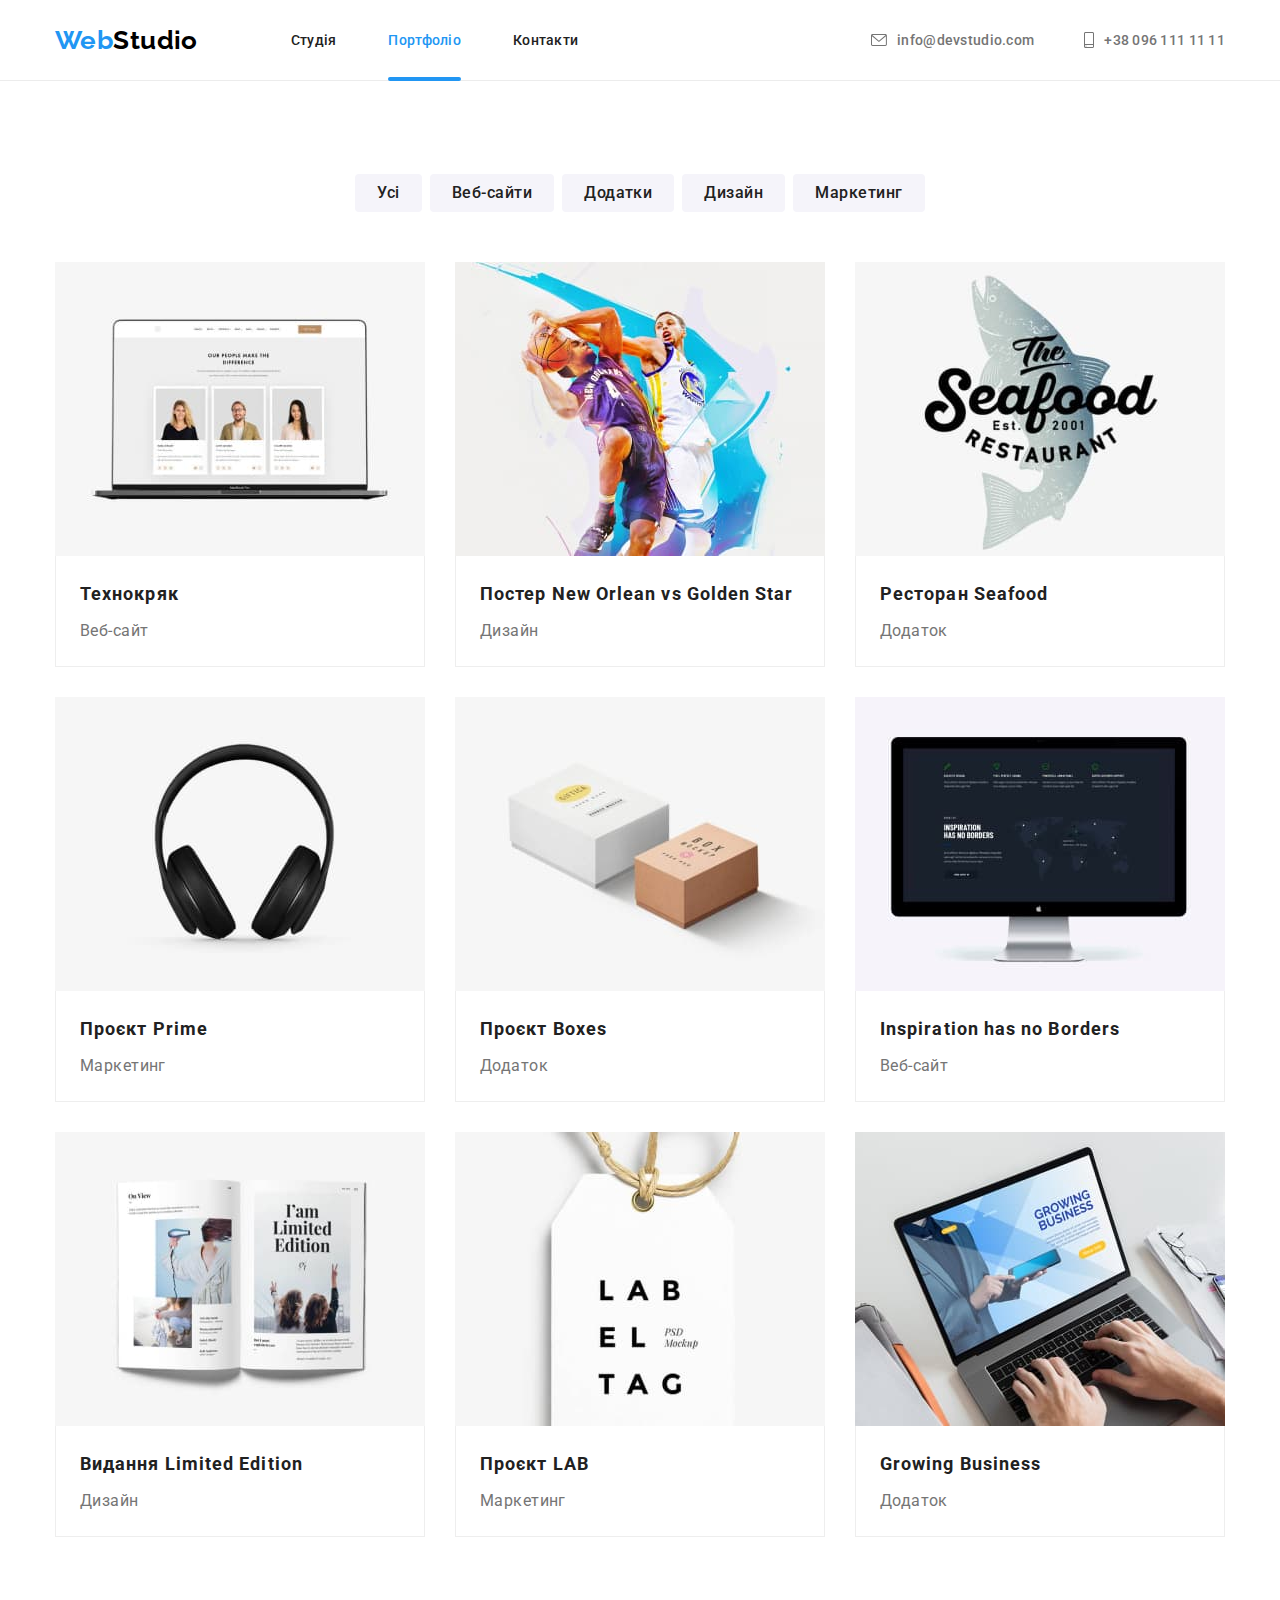
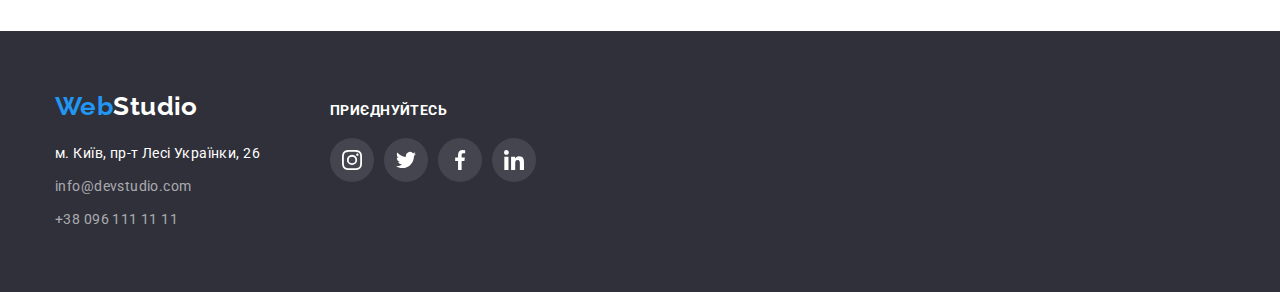
==== portfolio.html @ 6678be72 "Initial commit" ====
<!DOCTYPE html>
<html lang="uk">
<head>
    <meta charset="UTF-8">
    <meta http-equiv="X-UA-Compatible" content="IE=edge">
    <meta name="viewport" content="width=device-width, initial-scale=1.0">
    <title>Портфоліо</title>
    <link rel="preconnect" href="https://fonts.googleapis.com">
    <link rel="preconnect" href="https://fonts.gstatic.com" crossorigin>
    <link href="https://fonts.googleapis.com/css2?family=Raleway:wght@700&family=Roboto:wght@400;500;700;900&display=swap" rel="stylesheet">
    <link rel="stylesheet" href="https://cdnjs.cloudflare.com/ajax/libs/modern-normalize/1.1.0/modern-normalize.css">
    <link rel="stylesheet" href="./css/styles.css">
</head>
<body>
    <header class="header">
        <div class="header-navigation container">
            <a lang="en" class="site-logo" href="./"><span class="site-logo-design">Web</span>Studio</a>
            <nav class="header-nav">
                <ul class="header-navigation-links list">
                    <li class="list-item"><a class="header-navigation-link" href="./">Студія</a></li>
                    <li class="list-item"><a class="header-navigation-link current" href="./portfolio.html">Портфоліо</a></li>
                    <li class="list-item"><a class="header-navigation-link" href="#">Контакти</a></li>
                </ul>
            </nav>
            <ul class="header-navigation-contacts list">
                <li class="list-item">
                    <a class="header-navigation-email" href="mailto:info@devstudio.com">
                        <svg class="header-navigation-email-icon">
                            <use href="./images/icons.svg#icon-envelope"></use>
                        </svg>
                        info@devstudio.com
                    </a>
                </li>
                <li class="list-item">
                    <a class="header-navigation-phone" href="tel:+380961111111">
                        <svg class="header-navigation-phone-icon">
                            <use href="./images/icons.svg#icon-smartphone"></use>
                        </svg>
                        +38 096 111 11 11
                    </a>
                </li>
            </ul>
        </div>
    </header>
    <main>
        <section class="projects section">
            <div class="container">
                <!-- hide this h1 -->
                <h1 class="projects-title">Наші проекти</h1>
                <ul class="projects-filter-buttons-list list">
                    <li class="projects-filter-item"><button class="projects-filter-button" type="button">Усі</button></li>
                    <li class="projects-filter-item"><button class="projects-filter-button" type="button">Веб-сайти</button></li>
                    <li class="projects-filter-item"><button class="projects-filter-button" type="button">Додатки</button></li>
                    <li class="projects-filter-item"><button class="projects-filter-button" type="button">Дизайн</button></li>
                    <li class="projects-filter-item"><button class="projects-filter-button" type="button">Маркетинг</button></li>
                </ul>
                <ul class="projects-list list">
                    <li class="projects-item">
                        <a class="project-link" href="#">
                            <div class="project-description-container">
                                <img src="./images/technocrack.jpg" alt="Технокряк" width="370" height="295">
                                <div class="project-description">
                                    <p>
                                        Ресурс пропонує комплексні пропозиції з різним рівнем функціоналу та сервісів. Все це дозволить відвідувачу отримати вичерпні відомості про компанію чи приватну особу.
                                    </p>
                                </div>
                            </div>
                            <div class="project-content">
                                <h2 class="project-title">Технокряк</h2>
                                <p class="project-type">Веб-сайт</p>
                            </div>
                        </a>
                    </li>
                    <li class="projects-item">
                        <a class="project-link" href="#">
                            <div class="project-description-container">
                                <img src="./images/poster_new-orlean.jpg" alt="Постер New Orlean vs Golden Star" width="370" height="295">
                                <div class="project-description">
                                    <p>
                                        Ресурс пропонує комплексні пропозиції з різним рівнем функціоналу та сервісів. Все це дозволить відвідувачу
                                        отримати
                                        вичерпні відомості про компанію чи приватну особу.
                                    </p>
                                </div>
                            </div>
                            <div class="project-content">
                                <h2 class="project-title">Постер New Orlean vs Golden Star</h2>
                                <p class="project-type">Дизайн</p>
                            </div>
                        </a>
                    </li>
                    <li class="projects-item">
                        <a class="project-link" href="">
                            <div class="project-description-container">
                                <img src="./images/restaurant_seafood.jpg" alt="Ресторан Seafood" width="370" height="295">
                                <div class="project-description">
                                    <p>
                                        Ресурс пропонує комплексні пропозиції з різним рівнем функціоналу та сервісів. Все це дозволить відвідувачу
                                        отримати
                                        вичерпні відомості про компанію чи приватну особу.
                                    </p>
                                </div>
                            </div>
                            <div class="project-content">
                                <h2 class="project-title">Ресторан Seafood</h2>
                                <p class="project-type">Додаток</p>
                            </div>
                        </a>
                    </li>
                    <li class="projects-item">
                        <a class="project-link" href="#">
                            <div class="project-description-container">
                                <img src="./images/project_prime.jpg" alt="Проєкт Prime" width="370" height="295">
                                <div class="project-description">
                                    <p>
                                        Ресурс пропонує комплексні пропозиції з різним рівнем функціоналу та сервісів. Все це дозволить відвідувачу
                                        отримати
                                        вичерпні відомості про компанію чи приватну особу.
                                    </p>
                                </div>
                            </div>
                            <div class="project-content">
                                <h2 class="project-title">Проєкт Prime</h2>
                                <p class="project-type">Маркетинг</p>
                            </div>
                        </a>
                    </li>
                    <li class="projects-item">
                        <a class="project-link" href="#">
                            <div class="project-description-container">
                                <img src="./images/project_boxes.jpg" alt="Проєкт Boxes" width="370" height="295">
                                <div class="project-description">
                                    <p>
                                        Ресурс пропонує комплексні пропозиції з різним рівнем функціоналу та сервісів. Все це дозволить відвідувачу
                                        отримати
                                        вичерпні відомості про компанію чи приватну особу.
                                    </p>
                                </div>
                            </div>
                            <div class="project-content">
                                <h2 class="project-title">Проєкт Boxes</h2>
                                <p class="project-type">Додаток</p>
                            </div>
                        </a>
                    </li>
                    <li class="projects-item">
                        <a class="project-link" href="#">
                            <div class="project-description-container">
                                <img src="./images/inspiration_has_no_borders.jpg" alt="Inspiration has no Borders" width="370" height="295">
                                <div class="project-description">
                                    <p>
                                        Ресурс пропонує комплексні пропозиції з різним рівнем функціоналу та сервісів. Все це дозволить відвідувачу
                                        отримати
                                        вичерпні відомості про компанію чи приватну особу.
                                    </p>
                                </div>
                            </div>
                            <div class="project-content">
                                <h2 class="project-title">Inspiration has no Borders</h2>
                                <p class="project-type">Веб-сайт</p>
                            </div>
                        </a>
                    </li>
                    <li class="projects-item">
                        <a class="project-link" href="#">
                            <div class="project-description-container">
                                <img src="./images/book_limited-edition.jpg" alt="Видання Limited Edition" width="370" height="295">
                                <div class="project-description">
                                    <p>
                                        Ресурс пропонує комплексні пропозиції з різним рівнем функціоналу та сервісів. Все це дозволить відвідувачу
                                        отримати
                                        вичерпні відомості про компанію чи приватну особу.
                                    </p>
                                </div>
                            </div>
                           <div class="project-content">
                                <h2 class="project-title">Видання Limited Edition</h2>
                                <p class="project-type">Дизайн</p>
                           </div>
                        </a>
                    </li>
                    <li class="projects-item">
                        <a class="project-link" href="#">
                            <div class="project-description-container">
                                <img src="./images/project_lab.jpg" alt="Проєкт LAB" width="370" height="295">
                                <div class="project-description">
                                    <p>
                                        Ресурс пропонує комплексні пропозиції з різним рівнем функціоналу та сервісів. Все це дозволить відвідувачу
                                        отримати
                                        вичерпні відомості про компанію чи приватну особу.
                                    </p>
                                </div>
                            </div>
                            <div class="project-content">
                                <h2 class="project-title">Проєкт LAB</h2>
                                <p class="project-type">Маркетинг</p>
                            </div>
                        </a>
                    </li>
                    <li class="projects-item">
                        <a class="project-link" href="#">
                            <div class="project-description-container">
                                <img src="./images/growing-business.jpg" alt="Growing Business" width="370" height="295">
                                <div class="project-description">
                                    <p>
                                        Ресурс пропонує комплексні пропозиції з різним рівнем функціоналу та сервісів. Все це дозволить відвідувачу
                                        отримати
                                        вичерпні відомості про компанію чи приватну особу.
                                    </p>
                                </div>
                            </div>
                            <div class="project-content">
                                <h2 class="project-title">Growing Business</h2>
                                <p class="project-type">Додаток</p>
                            </div>
                        </a>
                    </li>
                </ul>
            </div>
        </section>
    </main>
    <footer class="footer">
        <div class="footer-container container">
            <div class="footer-logo-contacts">
                <a lang="en" class="site-logo footer-logo" href="./"><span class="site-logo-design">Web</span>Studio</a>
                <div class="address-container">
                    <address>
                        <ul class="footer-contacts-list list">
                            <li class="footer-physical-address">м. Київ, пр-т Лесі Українки, 26</li>
                            <li><a class="footer-contact" href="mailto:info@devstudio.com">info@devstudio.com</a></li>
                            <li><a class="footer-contact" href="tel:+380961111111">+38 096 111 11 11</a></li>
                        </ul>
                    </address>
                </div>
            </div>
            <div class="footer-social-container">
                <p class="footer-social-title">Приєднуйтесь</p>
                <ul class="footer-social-list list">
                    <li class="footer-social-item">
                        <a class="footer-social-link" href="https://instagram.com/" target="_blank"
                            rel="noopener noreferrer">
                            <svg class="footer-social-link-icon">
                                <use href="./images/icons.svg#icon-instagram"></use>
                            </svg>
                        </a>
                    </li>
                    <li class="footer-social-item">
                        <a class="footer-social-link" href="https://twitter.com/" target="_blank" rel="noopener noreferrer">
                            <svg class="footer-social-link-icon">
                                <use href="./images/icons.svg#icon-twitter"></use>
                            </svg>
                        </a>
                    </li>
                    <li class="footer-social-item">
                        <a class="footer-social-link" href="https://facebook.com/" target="_blank"
                            rel="noopener noreferrer">
                            <svg class="footer-social-link-icon">
                                <use href="./images/icons.svg#icon-facebook"></use>
                            </svg>
                        </a>
                    </li>
                    <li class="footer-social-item">
                        <a class="footer-social-link" href="https://linkedin.com/" target="_blank"
                            rel="noopener noreferrer">
                            <svg class="footer-social-link-icon">
                                <use href="./images/icons.svg#icon-linkedin"></use>
                            </svg>
                        </a>
                    </li>
                </ul>
            </div>
        </div>
    </footer>
</body>
</html>
---- css/styles.css ----
:root {
    --body-text-color: #212121;
    --header-navigation-link-hover-color: #2196f3;
    --site-logo-color: #000000;
    --header-contacts-color: #757575;
    --header-navigation-link-color: #212121;
    --header-current-color: #2196f3;
    --header-border-color: #ececec;
    --hero-button-background-color: #2196f3;
    --hero-button-background-active-color: #188ce8;
    --skill-icon-backgruond: #f5f4fa;
    --skill-text-color: #757575;
    --company-team-background-color: #f5f4fa;
    --company-works-title-color: #212121;
    --company-worker-name-color: #212121;
    --company-worker-position-color: #757575;
    --social-icons-fill: #afb1b8;
    --projects-filter-button-background: #f5f4fa;
    --projects-filter-button-hover-background-color: #2196f3;
    --projects-filter-button-text-color: #212121;
    --projects-link-color: #212121;
    --project-title-color: #212121;
    --projects-type-color: #757575;
    --projects-item-border-color: #eeeeee;
    --project-description-background: rgba(33, 150, 243, 0.9);
    --hero-footer-background-color: #2f303a;
    --footer-contacts-color: rgba(255, 255, 255, 0.6);
    --footer-contacts-hove-focus-color: #2196f3;
    --footer-social-link-bg-color: rgba(255, 255, 255, 0.1);
    --global-white-color: #ffffff;
    --social-clients-links-hover-color: #2196f3;
    --modal-window-backdrop-color: rgba(0, 0, 0, 0.2);
    --global-transition-duration: 250ms;
    --glolnal-transition-timing-function: cubic-bezier(0.4, 0, 0.2, 1);
}

html {
    box-sizing: border-box;
}

body {
    /* paddint-top for fixed header */
    padding-top: 80px;
    font-family: "Roboto", sans-serif;
    font-size: 14px;
    letter-spacing: 0.03em;
    color: var(--body-text-color);
}

h1,
h2,
h3,
p {
    margin-top: 0;
    margin-bottom: 0;
}

img {
    display: block;
    max-width: 100%;
    height: auto;
}

.container {
    margin-left: auto;
    margin-right: auto;
    padding-left: 15px;
    padding-right: 15px;
    width: 1200px;
}

.section {
    padding-top: 94px;
    padding-bottom: 94px;
}

.list {
    padding: 0;
    margin: 0;
    list-style: none;
}

/* ################## Start header #################### */

.header {
    position: fixed;
    top: 0;
    left: 0;
    width: 100%;
    background-color: var(--global-white-color);
    border-bottom: 1px solid var(--header-border-color);
    z-index: 2;
}

.header-navigation {
    display: flex;
    align-items: center;
}

.site-logo {
    font-family: "Raleway", sans-serif;
    font-style: normal;
    font-size: 26px;
    font-weight: 700;
    line-height: 1.1923;
    text-decoration: none;
    color: var(--site-logo-color);
}

.site-logo-design {
    color: var(--header-navigation-link-hover-color);
}

.header-nav {
    margin-left: 93px;
}

.header-navigation-links {
    display: flex;
}

.header-navigation-links .header-navigation-link,
.header-navigation-contacts .header-navigation-email,
.header-navigation-contacts .header-navigation-phone {
    padding-top: 32px;
    padding-bottom: 32px;
}

.header-navigation-links .list-item + .list-item {
    margin-left: 52px;
}

.header-navigation-contacts .list-item + .list-item {
    margin-left: 50px;
}

.header-navigation-contacts {
    display: flex;
    margin-left: auto;
}

.header-navigation-link {
    position: relative;
    display: block;
    font-style: normal;
    font-weight: 500;
    line-height: 1.1428;
    letter-spacing: 0.02em;
    text-decoration: none;
    color: var(--header-navigation-link-color);
    /* css перехід */
    transition-property: color;
    transition-duration: var(--global-transition-duration);
    transition-timing-function: var(--glolnal-transition-timing-function);
}

.header-navigation-email-icon {
    width: 16px;
    height: 12px;
    margin-right: 10px;
    fill: currentColor;
}

.header-navigation-phone-icon {
    width: 10px;
    height: 16px;
    margin-right: 10px;
    fill: currentColor;
}

.header-navigation-email,
.header-navigation-phone {
    display: flex;
    align-items: center;
    font-weight: 500;
    line-height: 1.1428;
    letter-spacing: 0.02em;
    text-decoration: none;
    color: var(--header-contacts-color);
    /* css перехід */
    transition-property: color;
    transition-duration: var(--global-transition-duration);
    transition-timing-function: var(--glolnal-transition-timing-function);
}

.header-navigation-link:hover,
.header-navigation-email:hover,
.header-navigation-phone:hover,
.header-navigation-link:focus,
.header-navigation-email:focus,
.header-navigation-phone:focus {
    color: var(--header-navigation-link-hover-color);
}

.current::after,
.header-navigation-link::after {
    content: "";
    position: absolute;
    left: 0;
    bottom: -1px;
    display: block;
    min-width: 100%;
    height: 4px;
    background-color: var(--header-navigation-link-hover-color);
    opacity: 0;
    border-radius: 2px;
    /* css перехід */
    transition-property: opacity;
    transition-duration: var(--global-transition-duration);
    transition-timing-function: var(--glolnal-transition-timing-function);
}

.header-navigation-link:hover::after,
.header-navigation-link:focus::after {
    opacity: 1;
}

.current,
.current::after {
    opacity: 1;
    color: var(--header-current-color);
}
/* це не підійде тому що бордер не анімується */
/* .current::after {
    content: "";
    position: absolute;
    bottom: -1px;
    left: 0;
    min-width: 100%;
    border-bottom: 4px solid var(--header-navigation-link-hover-color);
    border-radius: 2px;
} */

/* ################## End header #################### */

.hero {
    max-width: 1600px;
    min-height: 600px;
    margin-left: auto;
    margin-right: auto;
    padding-top: 200px;
    padding-bottom: 200px;
    text-align: center;
    background-image: linear-gradient(
            to right,
            rgba(47, 48, 58, 0.4),
            rgba(47, 48, 58, 0.4)
        ),
        url(../images/hero_image.jpg);
    background-repeat: no-repeat;
    background-position: center;
    background-size: cover;
    background-color: var(--body-text-color);
}

.hero-title {
    display: block;
    width: 696px;
    margin-left: auto;
    margin-right: auto;
    margin-bottom: 30px;
    font-weight: 900;
    font-size: 44px;
    line-height: 1.3636;
    text-align: center;
    letter-spacing: 0.06em;
    text-transform: uppercase;
    color: var(--global-white-color);
}

.hero-button {
    background: var(--hero-button-background-color);
    padding: 10px 32px;
    font-family: "Roboto", sans-serif;
    font-style: normal;
    font-size: 16px;
    font-weight: 700;
    line-height: 1.875;
    align-items: center;
    text-align: center;
    letter-spacing: 0.06em;
    cursor: pointer;
    color: var(--global-white-color);
    border: none;
    border-radius: 4px;
    /* css перехід */
    transition-property: background;
    transition-duration: var(--global-transition-duration);
    transition-timing-function: var(--glolnal-transition-timing-function);
}

.hero-button:active {
    background: var(--hero-button-background-active-color);
}

/* ##################### Start Modal window #################### */

.modal-window-backdrop {
    position: fixed;
    /* Ставимо його в початок вюпорта */
    top: 0;
    left: 0;
    /* і розтягуємо на вюпорт */
    width: 100%;
    height: 100%;
    background-color: var(--modal-window-backdrop-color);
    /* css перехід */
    transition-property: opacity;
    transition-duration: var(--global-transition-duration);
    transition-timing-function: var(--glolnal-transition-timing-function);
    z-index: 3;
}

.modal-window-backdrop.is-hidden {
    /* Прозорість */
    opacity: 0;
    /* при кліку на елемент на нього не впливу немає і клік буде прийматися наступним елементом*/
    pointer-events: none;
}

.modal-window-backdrop.is-hidden .modal-window {
    transform: translate(-50%, -50%) scale(1.1);
}

.modal-window {
    /* центрування відносно початку вікна верхній лівий кут */
    position: absolute;
    top: 50%;
    left: 50%;
    padding: 8px;
    transform: translate(-50%, -50%) scale(1);
    min-width: 528px;
    min-height: 581px;
    border-radius: 4px;
    background-color: var(--global-white-color);
    transition-property: transform;
    transition-duration: var(--global-transition-duration);
    transition-timing-function: var(--glolnal-transition-timing-function);
}

.modal-close-icon {
    width: 18px;
    height: 18px;
    fill: currentColor;
}

.modal-close-button {
    width: 30px;
    height: 30px;
    display: flex;
    align-items: center;
    margin-left: auto;
    background-color: var(--global-white-color);
    cursor: pointer;
    border: 1px solid rgba(0, 0, 0, 0.1);
    border-radius: 50%;
}

/* ##################### End Modal window #################### */

.company-skills-list {
    display: flex;
}

.company-skills-list .skill + .skill {
    margin-left: 30px;
}

.skill {
    flex-basis: calc(100% / 4);
}

.skill-icon {
    width: 70px;
    height: 70px;
}

.skill-icon-container {
    display: flex;
    align-items: center;
    justify-content: center;
    height: 120px;
    background: var(--skill-icon-backgruond);
    border-radius: 4px;
    margin-bottom: 30px;
}

.skill-title {
    margin-bottom: 10px;
    font-style: normal;
    font-size: 14px;
    line-height: 1.1428;
    text-transform: uppercase;
}

.skill-text {
    font-style: normal;
    font-weight: 400;
    line-height: 1.7142;
    color: var(--skill-text-color);
}

.company-works-section {
    padding-top: 0;
}

.company-works-list {
    display: flex;
}

.company-works-list .work + .work {
    margin-left: 30px;
}

.work-thumb {
    position: relative;
}

.work-description-container {
    min-width: 100%;
    min-height: 70px;
    position: absolute;
    bottom: 0;
    display: flex;
    align-items: center;
    justify-content: center;
    background: rgba(47, 48, 58, 0.8);
}

.work-title {
    font-size: 14px;
    line-height: calc(16 / 14);
    text-align: center;
    text-transform: uppercase;
    color: var(--global-white-color);
}

.company-works-title,
.company-team-title,
.company-clients-title {
    margin-bottom: 50px;
    font-style: normal;
    font-size: 36px;
    line-height: 1.1666;
    text-align: center;
    color: var(--company-works-title-color);
}

.company-team {
    background-color: var(--company-team-background-color);
}

.company-worker-list {
    display: flex;
}

.company-worker-list .team-card + .team-card {
    margin-left: 30px;
}

.team-card {
    background-color: var(--global-white-color);
    box-shadow: 0px 1px 3px rgba(0, 0, 0, 0.12), 0px 1px 1px rgba(0, 0, 0, 0.14),
        0px 2px 1px rgba(0, 0, 0, 0.2);
    border-bottom-left-radius: 4px;
    border-bottom-right-radius: 4px;
}

.worker-description {
    padding-top: 30px;
    padding-bottom: 30px;
}

.company-worker-name {
    margin-bottom: 10px;
    font-style: normal;
    font-size: 16px;
    font-weight: 500;
    line-height: 1.1875;
    text-align: center;
    color: var(--company-worker-name-color);
}

.company-worker-position {
    margin-bottom: 16px;
    font-size: 16px;
    line-height: 19px;
    text-align: center;
    color: var(--company-worker-position-color);
}

.social-links-list {
    display: flex;
    justify-content: center;
}

.social-links-list .social-item + .social-item {
    margin-left: 10px;
}

.social-link {
    width: 44px;
    height: 44px;
    display: flex;
    align-items: center;
    justify-content: center;
    color: var(--social-icons-fill);
    background-color: var(--global-white-color);
    border-radius: 50%;
    /* css перехід */
    transition-property: color, background-color;
    transition-duration: var(--global-transition-duration);
    transition-timing-function: var(--glolnal-transition-timing-function);
}

.social-link-icon {
    width: 20px;
    height: 20px;
    fill: currentColor;
}

.social-link:hover,
.social-link:focus {
    color: var(--global-white-color);
    background-color: var(--social-clients-links-hover-color);
}

.company-clients-list {
    display: flex;
    justify-content: center;
}

.company-clients-list .clients-list-item + .clients-list-item {
    margin-left: 30px;
}

.client-link {
    width: 170px;
    height: 92px;
    display: flex;
    align-items: center;
    justify-content: center;
    color: var(--social-icons-fill);
    background-color: var(--global-white-color);
    border: 1px solid var(--social-icons-fill);
    border-radius: 4px;
    /* css перехід */
    transition-property: color, border;
    transition-duration: var(--global-transition-duration);
    transition-timing-function: var(--glolnal-transition-timing-function);
}

.client-icon {
    width: 106px;
    height: 60px;
    fill: currentColor;
}

.client-link:hover,
.client-link:focus {
    color: var(--social-clients-links-hover-color);
    background-color: var(--global-white-color);
    border: 1px solid var(--social-clients-links-hover-color);
}

/* hide h1, h2 */
.projects-title,
.skills-title {
    position: absolute;
    width: 1px;
    height: 1px;
    margin: -1px;
    border: 0;
    padding: 0;
    white-space: nowrap;
    clip-path: inset(100%);
    clip: rect(0 0 0 0);
    overflow: hidden;
}

.projects-filter-buttons-list {
    display: flex;
    justify-content: center;
    margin-bottom: 50px;
}

.projects-filter-buttons-list .projects-filter-item + .projects-filter-item {
    margin-left: 8px;
}

.projects-filter-button {
    background: var(--projects-filter-button-background);
    padding: 6px 22px;
    font-family: "Roboto", sans-serif;
    font-style: normal;
    font-size: 16px;
    font-weight: 500;
    line-height: 1.625;
    text-align: center;
    letter-spacing: 0.03em;
    cursor: pointer;
    color: var(--projects-filter-button-text-color);
    border: none;
    border-radius: 4px;
    /* css перехід */
    transition-property: background, color, box-shadow;
    transition-duration: var(--global-transition-duration);
    transition-timing-function: var(--glolnal-transition-timing-function);
}

.projects-filter-button:hover,
.projects-filter-button:focus {
    background: var(--projects-filter-button-hover-background-color);
    color: var(--global-white-color);
    box-shadow: 0px 3px 1px rgba(0, 0, 0, 0.1), 0px 1px 2px rgba(0, 0, 0, 0.08),
        0px 2px 2px rgba(0, 0, 0, 0.12);
}

.projects-list {
    display: flex;
    flex-wrap: wrap;
    margin-top: -30px;
    margin-left: -30px;
}

.projects-item {
    margin-top: 30px;
    margin-left: 30px;
    flex-basis: calc(100% / 3 - 30px);
}

.project-link {
    display: inline-block;
    text-decoration: none;
    color: var(--projects-link-color);
    /* css перехід */
    transition-property: box-shadow;
    transition-duration: var(--global-transition-duration);
    transition-timing-function: var(--glolnal-transition-timing-function);
}

.project-link:hover,
.project-link:focus {
    box-shadow: 0px 1px 1px rgba(0, 0, 0, 0.12), 0px 4px 4px rgba(0, 0, 0, 0.06),
        1px 4px 6px rgba(0, 0, 0, 0.16);
}

/*############### Start Projects description animation #################*/
/* Цей спосіб працює і відображає приховане без переходу з "виїжджанням"  */
/* .project-description-container {
    position: relative;
}

.project-description-container::before {
    display: inline-block;
    position: absolute;
    content: '';
}

.project-description {
    display: block;
    position: absolute;
    top: 0;
    bottom: 0;
    opacity: 0;
    padding: 63px 24px;
    overflow: auto;
    background: rgba(33, 150, 243, 0.9);
    
    transition-property: opacity;
    transition-duration: var(--global-transition-duration);
    transition-timing-function: var(--glolnal-transition-timing-function);
}

.project-link:hover .project-description,
.project-link:focus .project-description {
    opacity: 1;
}

.project-description > p {
    font-size: 18px;
    line-height: calc(28 / 18);
    color: var(--global-white-color);
} */

/*############### End Projects description animation #################*/

/*############### Start Projects description animation #################*/

.project-description-container {
    position: relative;
    overflow: hidden;
}

.project-description-container::before {
    display: inline-block;
    content: "";
    position: absolute;
    top: 0;
    left: 0;
    width: 100%;
    height: 100%;
    background: var(--project-description-background);
    transform: translateY(100%);
    transition-property: transform;
    transition-duration: var(--global-transition-duration);
    transition-timing-function: var(--glolnal-transition-timing-function);
}

.project-description {
    position: absolute;
    top: 0;
    left: 0;
    min-height: 100%;
    min-width: 100%;
    margin-left: auto;
    margin-right: auto;
    display: flex;
    align-items: center;
    justify-content: center;
    /* css перехід */
    transform: translateY(100%);
    transition-property: transform;
    transition-duration: var(--global-transition-duration);
    transition-timing-function: var(--glolnal-transition-timing-function);
}

.project-description > p {
    width: 322px;
}

.projects-item:hover .project-description-container::before,
.projects-item:hover .project-description {
    transform: translateY(0);
}

.project-link:focus .project-description-container::before,
.project-link:focus .project-description {
    transform: translateY(0);
}

.project-description > p {
    font-size: 18px;
    line-height: calc(28 / 18);
    color: var(--global-white-color);
}

/*############### End Projects description animation #################*/

.project-title {
    margin-bottom: 4px;
    font-style: normal;
    font-size: 18px;
    line-height: 2;
    letter-spacing: 0.06em;
    color: var(--project-title-color);
}

.project-type {
    font-style: normal;
    font-size: 16px;
    line-height: 1.875;
    color: var(--projects-type-color);
}

.project-content {
    padding: 20px 24px;
    border: 1px solid var(--projects-item-border-color);
    border-top: none;
}

.footer {
    padding-top: 60px;
    padding-bottom: 60px;
    background-color: var(--hero-footer-background-color);
}

.footer-container {
    display: flex;
    align-items: baseline;
}

.footer-logo {
    display: block;
    margin-bottom: 20px;
    color: var(--global-white-color);
}

.footer-contacts-list li:not(:last-child) {
    margin-bottom: 9px;
}

.footer-physical-address {
    display: block;
    margin-bottom: 9px;
    font-style: normal;
    font-size: 14px;
    line-height: 1.7142;
    color: var(--global-white-color);
}

.footer-contact {
    font-style: normal;
    line-height: 1.7142;
    text-decoration: none;
    color: var(--footer-contacts-color);
    /* css перехід */
    transition-property: color;
    transition-duration: var(--global-transition-duration);
    transition-timing-function: var(--glolnal-transition-timing-function);
}

.footer-contact:hover,
.footer-contact:focus {
    color: var(--footer-contacts-hove-focus-color);
}

.footer-social-title {
    margin-bottom: 20px;
    font-style: normal;
    font-weight: 700;
    font-size: 14px;
    line-height: calc(16 / 14);
    letter-spacing: 0.03em;
    text-transform: uppercase;
    color: var(--global-white-color);
}

.footer-social-container {
    margin-left: 70px;
}

.footer-social-list {
    display: flex;
    justify-content: center;
}

.footer-social-list .footer-social-item + .footer-social-item {
    margin-left: 10px;
}

.footer-social-link-icon {
    width: 20px;
    height: 20px;
    fill: currentColor;
}

.footer-social-link {
    width: 44px;
    height: 44px;
    display: flex;
    align-items: center;
    justify-content: center;
    color: var(--global-white-color);
    background-color: var(--footer-social-link-bg-color);
    border-radius: 50%;
    /* css перехід */
    transition-property: background-color;
    transition-duration: var(--global-transition-duration);
    transition-timing-function: var(--glolnal-transition-timing-function);
}

.footer-social-link:hover,
.footer-social-link:focus {
    background-color: var(--social-clients-links-hover-color);
}
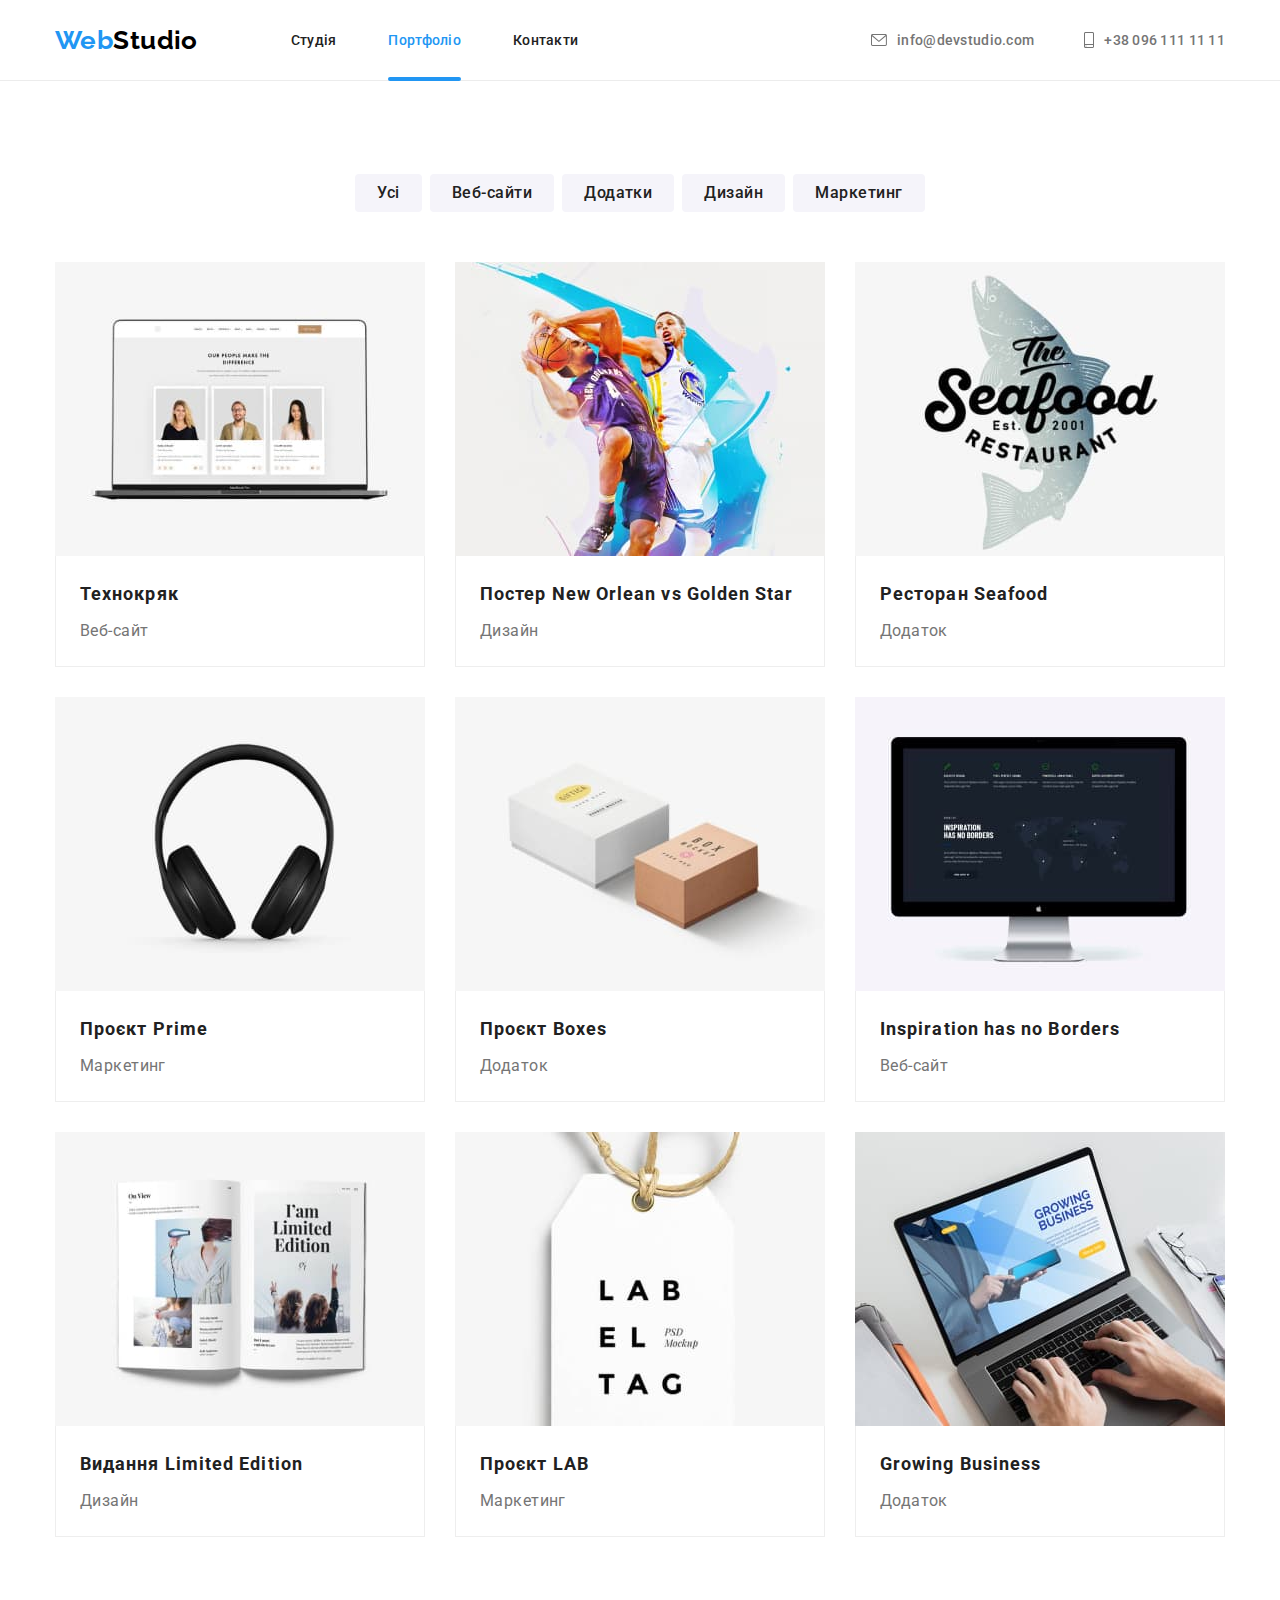
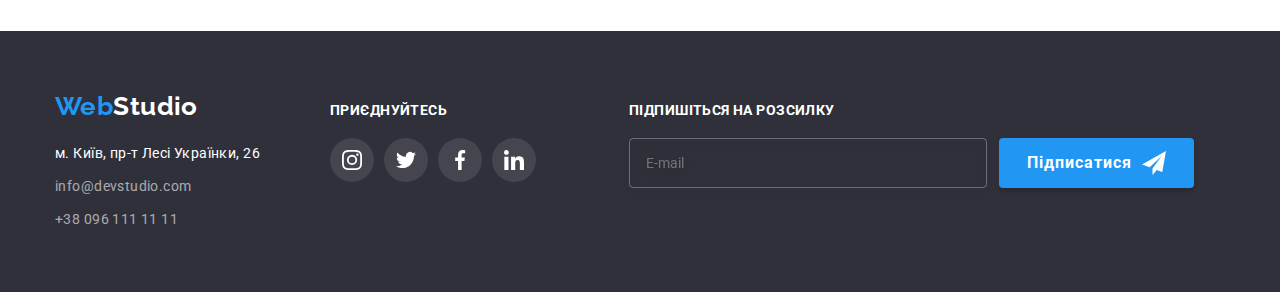
==== commit 25242a1a: "added form to footer" ====
--- a/portfolio.html
+++ b/portfolio.html
@@ -269,6 +269,20 @@
                     </li>
                 </ul>
             </div>
+            <div class="footer-subscribe-form-container">
+                <p class="subscribe-form-label">Підпишіться на розсилку</p>
+                <form class="footer-subscribe-form">
+                    <div class="subscribe-form-field">
+                        <input class="subscribe-form-input" type="email" id="email" placeholder="E-mail">
+                    </div>
+                    <button class="subscribe-form-button" type="submit">
+                        Підписатися
+                        <svg class="subscribe-button-icon">
+                            <use href="./images/icons.svg#send_icon"></use>
+                        </svg>
+                    </button>
+                </form>
+            </div>
         </div>
     </footer>
 </body>
--- a/css/styles.css
+++ b/css/styles.css
@@ -28,10 +28,14 @@
     --footer-contacts-hove-focus-color: #2196f3;
     --footer-social-link-bg-color: rgba(255, 255, 255, 0.1);
     --global-white-color: #ffffff;
+    --global-sky-color: #2196f3;
+    --global-black-color: #000000;
     --social-clients-links-hover-color: #2196f3;
     --modal-window-backdrop-color: rgba(0, 0, 0, 0.2);
     --global-transition-duration: 250ms;
-    --glolnal-transition-timing-function: cubic-bezier(0.4, 0, 0.2, 1);
+    --global-transition-timing-function: cubic-bezier(0.4, 0, 0.2, 1);
+    --form-placeholder-color: rgba(117, 117, 117, 0.5);
+    --form-border-color: rgba(33, 33, 33, 0.2);
 }
 
 html {
@@ -151,7 +155,7 @@
     /* css перехід */
     transition-property: color;
     transition-duration: var(--global-transition-duration);
-    transition-timing-function: var(--glolnal-transition-timing-function);
+    transition-timing-function: var(--global-transition-timing-function);
 }
 
 .header-navigation-email-icon {
@@ -180,7 +184,7 @@
     /* css перехід */
     transition-property: color;
     transition-duration: var(--global-transition-duration);
-    transition-timing-function: var(--glolnal-transition-timing-function);
+    transition-timing-function: var(--global-transition-timing-function);
 }
 
 .header-navigation-link:hover,
@@ -207,7 +211,7 @@
     /* css перехід */
     transition-property: opacity;
     transition-duration: var(--global-transition-duration);
-    transition-timing-function: var(--glolnal-transition-timing-function);
+    transition-timing-function: var(--global-transition-timing-function);
 }
 
 .header-navigation-link:hover::after,
@@ -284,13 +288,13 @@
     border: none;
     border-radius: 4px;
     /* css перехід */
-    transition-property: background;
-    transition-duration: var(--global-transition-duration);
-    transition-timing-function: var(--glolnal-transition-timing-function);
+    transition-property: background-color;
+    transition-duration: var(--global-transition-duration);
+    transition-timing-function: var(--global-transition-timing-function);
 }
 
 .hero-button:active {
-    background: var(--hero-button-background-active-color);
+    background-color: var(--hero-button-background-active-color);
 }
 
 /* ##################### Start Modal window #################### */
@@ -307,7 +311,7 @@
     /* css перехід */
     transition-property: opacity;
     transition-duration: var(--global-transition-duration);
-    transition-timing-function: var(--glolnal-transition-timing-function);
+    transition-timing-function: var(--global-transition-timing-function);
     z-index: 3;
 }
 
@@ -327,7 +331,7 @@
     position: absolute;
     top: 50%;
     left: 50%;
-    padding: 8px;
+    /* padding: 8px; */
     transform: translate(-50%, -50%) scale(1);
     min-width: 528px;
     min-height: 581px;
@@ -335,7 +339,7 @@
     background-color: var(--global-white-color);
     transition-property: transform;
     transition-duration: var(--global-transition-duration);
-    transition-timing-function: var(--glolnal-transition-timing-function);
+    transition-timing-function: var(--global-transition-timing-function);
 }
 
 .modal-close-icon {
@@ -349,11 +353,154 @@
     height: 30px;
     display: flex;
     align-items: center;
+    margin-top: 8px;
+    margin-right: 8px;
     margin-left: auto;
     background-color: var(--global-white-color);
     cursor: pointer;
     border: 1px solid rgba(0, 0, 0, 0.1);
     border-radius: 50%;
+}
+
+.modal-close-button:hover .modal-close-icon {
+    fill: var(--header-navigation-link-hover-color);
+}
+
+.form-header {
+    width: 448px;
+    display: block;
+    margin-left: auto;
+    margin-right: auto;
+    margin-bottom: 12px;
+    font-size: 20px;
+    line-height: calc(23 / 20);
+    text-align: center;
+    color: var(--header-navigation-link-color);
+}
+
+.form {
+    width: 448px;
+    margin-left: auto;
+    margin-right: auto;
+}
+
+.form-field {
+    position: relative;
+    display: flex;
+    flex-direction: column;
+    margin-bottom: 10px;
+}
+
+.form-field label {
+    margin-bottom: 4px;
+    font-size: 12px;
+    line-height: 14px;
+    letter-spacing: 0.01em;
+    color: var(--header-contacts-color);
+}
+
+.form-input {
+    margin: 0;
+    padding-top: 11px;
+    padding-bottom: 11px;
+    padding-left: 42px;
+    padding-right: 12px;
+    border: 1px solid var(--form-border-color);
+    border-radius: 4px;
+}
+
+.input-field-icon {
+    position: absolute;
+    top: 50%;
+    left: 12px;
+    width: 18px;
+    height: 18px;
+}
+
+.form-textarea {
+    resize: none;
+    padding: 16px 12px;
+    border: 1px solid var(--form-border-color);
+    border-radius: 4px;
+}
+
+.form-textarea::placeholder {
+    font-size: 12px;
+    line-height: calc(14 / 12);
+    letter-spacing: 0.01em;
+    color: var(--form-placeholder-color);
+}
+
+.form-input:focus {
+    outline: none;
+    border-color: var(--global-sky-color);
+}
+
+.form-input:focus ~ .input-field-icon {
+    fill: var(--global-sky-color);
+}
+
+.form-textarea:focus {
+    outline: none;
+    border-color: var(--global-sky-color);
+}
+
+.terms-checkbox {
+    appearance: none;
+}
+
+.terms-label {
+    display: flex;
+    align-items: center;
+    justify-content: center;
+    margin-bottom: 30px;
+    font-size: 14px;
+    line-height: calc(24 / 14);
+    color: var(--company-worker-position-color);
+}
+
+.terms-of-use-icon {
+    display: inline-block;
+    width: 16px;
+    height: 15px;
+    margin-right: 7px;
+    border: 2px solid var(--global-black-color);
+    border-radius: 2px;
+}
+
+.terms-checkbox:checked + .terms-of-use-icon {
+    background-color: var(--global-sky-color);
+    background-image: url('../images/icons.svg#check_icon');
+    background-size: contain;
+    background-origin: border-box;
+    border-color: var(--global-sky-color);
+}
+
+.terms-of-use-decoration {
+    margin-left: 4px;
+    color: var(--header-current-color);
+}
+
+.form-button {
+    background: var(--hero-button-background-active-color);
+    padding: 10px 52px;
+    font-family: "Roboto", sans-serif;
+    font-style: normal;
+    font-size: 16px;
+    font-weight: 700;
+    line-height: calc(30 / 16);
+    margin-right: auto;
+    margin-left: auto;
+    margin-bottom: 40px;
+    display: flex;
+    align-items: center;
+    text-align: center;
+    letter-spacing: 0.06em;
+    cursor: pointer;
+    color: var(--global-white-color);
+    border: none;
+    border-radius: 4px;
+    box-shadow: 0px 4px 4px rgba(0, 0, 0, 0.15);
 }
 
 /* ##################### End Modal window #################### */
@@ -510,7 +657,7 @@
     /* css перехід */
     transition-property: color, background-color;
     transition-duration: var(--global-transition-duration);
-    transition-timing-function: var(--glolnal-transition-timing-function);
+    transition-timing-function: var(--global-transition-timing-function);
 }
 
 .social-link-icon {
@@ -547,7 +694,7 @@
     /* css перехід */
     transition-property: color, border;
     transition-duration: var(--global-transition-duration);
-    transition-timing-function: var(--glolnal-transition-timing-function);
+    transition-timing-function: var(--global-transition-timing-function);
 }
 
 .client-icon {
@@ -605,7 +752,7 @@
     /* css перехід */
     transition-property: background, color, box-shadow;
     transition-duration: var(--global-transition-duration);
-    transition-timing-function: var(--glolnal-transition-timing-function);
+    transition-timing-function: var(--global-transition-timing-function);
 }
 
 .projects-filter-button:hover,
@@ -636,7 +783,7 @@
     /* css перехід */
     transition-property: box-shadow;
     transition-duration: var(--global-transition-duration);
-    transition-timing-function: var(--glolnal-transition-timing-function);
+    transition-timing-function: var(--global-transition-timing-function);
 }
 
 .project-link:hover,
@@ -669,7 +816,7 @@
     
     transition-property: opacity;
     transition-duration: var(--global-transition-duration);
-    transition-timing-function: var(--glolnal-transition-timing-function);
+    transition-timing-function: var(--global-transition-timing-function);
 }
 
 .project-link:hover .project-description,
@@ -704,7 +851,7 @@
     transform: translateY(100%);
     transition-property: transform;
     transition-duration: var(--global-transition-duration);
-    transition-timing-function: var(--glolnal-transition-timing-function);
+    transition-timing-function: var(--global-transition-timing-function);
 }
 
 .project-description {
@@ -722,7 +869,7 @@
     transform: translateY(100%);
     transition-property: transform;
     transition-duration: var(--global-transition-duration);
-    transition-timing-function: var(--glolnal-transition-timing-function);
+    transition-timing-function: var(--global-transition-timing-function);
 }
 
 .project-description > p {
@@ -778,6 +925,7 @@
 .footer-container {
     display: flex;
     align-items: baseline;
+    align-content: center;
 }
 
 .footer-logo {
@@ -807,7 +955,7 @@
     /* css перехід */
     transition-property: color;
     transition-duration: var(--global-transition-duration);
-    transition-timing-function: var(--glolnal-transition-timing-function);
+    transition-timing-function: var(--global-transition-timing-function);
 }
 
 .footer-contact:hover,
@@ -821,7 +969,6 @@
     font-weight: 700;
     font-size: 14px;
     line-height: calc(16 / 14);
-    letter-spacing: 0.03em;
     text-transform: uppercase;
     color: var(--global-white-color);
 }
@@ -857,10 +1004,72 @@
     /* css перехід */
     transition-property: background-color;
     transition-duration: var(--global-transition-duration);
-    transition-timing-function: var(--glolnal-transition-timing-function);
+    transition-timing-function: var(--global-transition-timing-function);
 }
 
 .footer-social-link:hover,
 .footer-social-link:focus {
     background-color: var(--social-clients-links-hover-color);
 }
+
+.footer-subscribe-form-container {
+    width: 570px;
+    margin-left: 93px;
+}
+
+.subscribe-form-label {
+    display: inline-block;
+    margin-bottom: 20px;
+    font-weight: 700;
+    font-size: 14px;
+    line-height: calc(16 / 14);
+    text-transform: uppercase;
+    color: var(--global-white-color);
+}
+
+.footer-subscribe-form {
+    display: flex;
+    align-items: baseline;
+}
+
+.subscribe-form-field {
+    display: flex;
+    flex-direction: column;
+}
+
+.subscribe-form-input {
+    width: 358px;
+    height: 50px;
+    padding: 15px 16px;
+    border: 1px solid rgba(255, 255, 255, 0.3);
+    filter: drop-shadow(0px 4px 4px rgba(0, 0, 0, 0.15));
+    border-radius: 4px;
+    background: transparent;
+}
+
+.subscribe-form-button {
+    font-family: 'Roboto';
+    font-style: normal;
+    font-weight: 700;
+    font-size: 16px;
+    line-height: calc(30 / 16);
+    padding: 10px 28px;
+    margin-left: 12px;
+    display: flex;
+    align-items: center;
+    text-align: center;
+    letter-spacing: 0.06em;
+    color: var(--global-white-color);
+    cursor: pointer;
+    background: #2196F3;
+    border: none;
+    box-shadow: 0px 4px 4px rgba(0, 0, 0, 0.15);
+    border-radius: 4px;
+}
+
+.subscribe-button-icon {
+    width: 24px;
+    height: 24px;
+    margin-left: 10px;
+    fill: currentColor;
+}
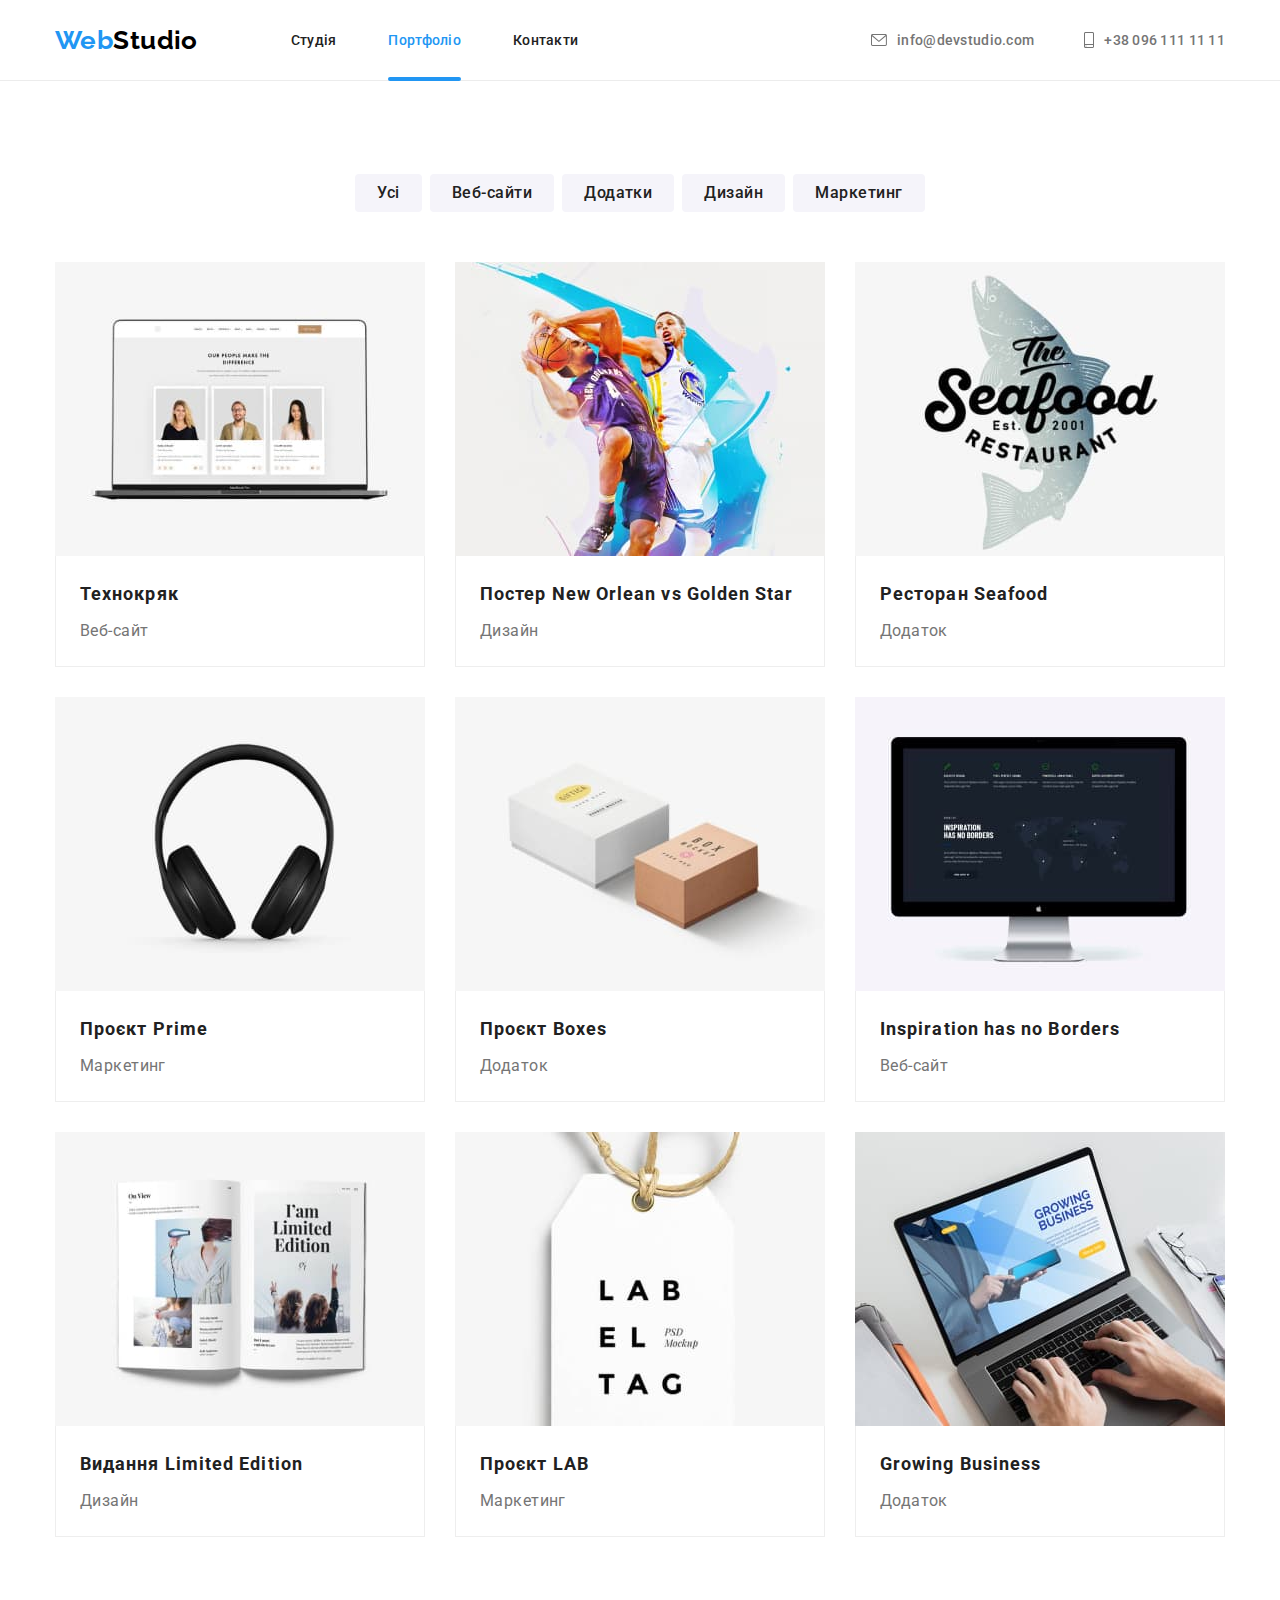
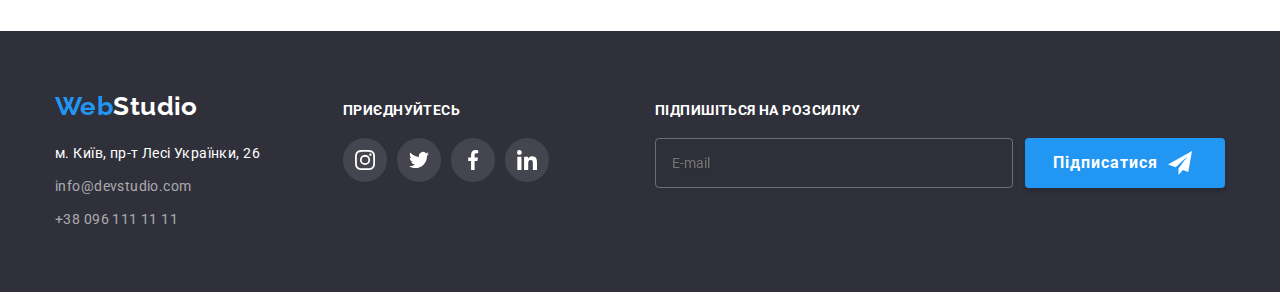
==== commit 918e5ddc: "css optimization" ====
--- a/portfolio.html
+++ b/portfolio.html
@@ -273,7 +273,7 @@
                 <p class="subscribe-form-label">Підпишіться на розсилку</p>
                 <form class="footer-subscribe-form">
                     <div class="subscribe-form-field">
-                        <input class="subscribe-form-input" type="email" id="email" placeholder="E-mail">
+                        <input class="subscribe-form-input" type="email" id="email" name="email" placeholder="E-mail">
                     </div>
                     <button class="subscribe-form-button" type="submit">
                         Підписатися
--- a/css/styles.css
+++ b/css/styles.css
@@ -1,36 +1,20 @@
 :root {
-    --body-text-color: #212121;
-    --header-navigation-link-hover-color: #2196f3;
-    --site-logo-color: #000000;
-    --header-contacts-color: #757575;
-    --header-navigation-link-color: #212121;
-    --header-current-color: #2196f3;
+    --global-lightblack-color: #757575;
     --header-border-color: #ececec;
-    --hero-button-background-color: #2196f3;
     --hero-button-background-active-color: #188ce8;
     --skill-icon-backgruond: #f5f4fa;
-    --skill-text-color: #757575;
     --company-team-background-color: #f5f4fa;
-    --company-works-title-color: #212121;
-    --company-worker-name-color: #212121;
-    --company-worker-position-color: #757575;
     --social-icons-fill: #afb1b8;
     --projects-filter-button-background: #f5f4fa;
-    --projects-filter-button-hover-background-color: #2196f3;
-    --projects-filter-button-text-color: #212121;
-    --projects-link-color: #212121;
-    --project-title-color: #212121;
-    --projects-type-color: #757575;
     --projects-item-border-color: #eeeeee;
     --project-description-background: rgba(33, 150, 243, 0.9);
     --hero-footer-background-color: #2f303a;
     --footer-contacts-color: rgba(255, 255, 255, 0.6);
-    --footer-contacts-hove-focus-color: #2196f3;
     --footer-social-link-bg-color: rgba(255, 255, 255, 0.1);
     --global-white-color: #ffffff;
     --global-sky-color: #2196f3;
     --global-black-color: #000000;
-    --social-clients-links-hover-color: #2196f3;
+    --global-blackgray-color: #212121;
     --modal-window-backdrop-color: rgba(0, 0, 0, 0.2);
     --global-transition-duration: 250ms;
     --global-transition-timing-function: cubic-bezier(0.4, 0, 0.2, 1);
@@ -48,7 +32,7 @@
     font-family: "Roboto", sans-serif;
     font-size: 14px;
     letter-spacing: 0.03em;
-    color: var(--body-text-color);
+    color: var(--global-blackgray-color);
 }
 
 h1,
@@ -108,11 +92,11 @@
     font-weight: 700;
     line-height: 1.1923;
     text-decoration: none;
-    color: var(--site-logo-color);
+    color: var(--global-black-color);
 }
 
 .site-logo-design {
-    color: var(--header-navigation-link-hover-color);
+    color: var(--global-sky-color);
 }
 
 .header-nav {
@@ -151,7 +135,7 @@
     line-height: 1.1428;
     letter-spacing: 0.02em;
     text-decoration: none;
-    color: var(--header-navigation-link-color);
+    color: var(--global-blackgray-color);
     /* css перехід */
     transition-property: color;
     transition-duration: var(--global-transition-duration);
@@ -180,7 +164,7 @@
     line-height: 1.1428;
     letter-spacing: 0.02em;
     text-decoration: none;
-    color: var(--header-contacts-color);
+    color: var(--global-lightblack-color);
     /* css перехід */
     transition-property: color;
     transition-duration: var(--global-transition-duration);
@@ -193,7 +177,7 @@
 .header-navigation-link:focus,
 .header-navigation-email:focus,
 .header-navigation-phone:focus {
-    color: var(--header-navigation-link-hover-color);
+    color: var(--global-sky-color);
 }
 
 .current::after,
@@ -205,7 +189,7 @@
     display: block;
     min-width: 100%;
     height: 4px;
-    background-color: var(--header-navigation-link-hover-color);
+    background-color: var(--global-sky-color);
     opacity: 0;
     border-radius: 2px;
     /* css перехід */
@@ -222,18 +206,8 @@
 .current,
 .current::after {
     opacity: 1;
-    color: var(--header-current-color);
-}
-/* це не підійде тому що бордер не анімується */
-/* .current::after {
-    content: "";
-    position: absolute;
-    bottom: -1px;
-    left: 0;
-    min-width: 100%;
-    border-bottom: 4px solid var(--header-navigation-link-hover-color);
-    border-radius: 2px;
-} */
+    color: var(--global-sky-color);
+}
 
 /* ################## End header #################### */
 
@@ -254,7 +228,7 @@
     background-repeat: no-repeat;
     background-position: center;
     background-size: cover;
-    background-color: var(--body-text-color);
+    background-color: var(--global-blackgray-color);
 }
 
 .hero-title {
@@ -273,7 +247,7 @@
 }
 
 .hero-button {
-    background: var(--hero-button-background-color);
+    background: var(--global-sky-color);
     padding: 10px 32px;
     font-family: "Roboto", sans-serif;
     font-style: normal;
@@ -363,7 +337,7 @@
 }
 
 .modal-close-button:hover .modal-close-icon {
-    fill: var(--header-navigation-link-hover-color);
+    fill: var(--global-sky-color);
 }
 
 .form-header {
@@ -375,7 +349,7 @@
     font-size: 20px;
     line-height: calc(23 / 20);
     text-align: center;
-    color: var(--header-navigation-link-color);
+    color: var(--global-blackgray-color);
 }
 
 .form {
@@ -396,7 +370,7 @@
     font-size: 12px;
     line-height: 14px;
     letter-spacing: 0.01em;
-    color: var(--header-contacts-color);
+    color: var(--global-lightblack-color);
 }
 
 .form-input {
@@ -407,6 +381,9 @@
     padding-right: 12px;
     border: 1px solid var(--form-border-color);
     border-radius: 4px;
+    transition-property: border-color;
+    transition-duration: var(--global-transition-duration);
+    transition-timing-function: var(--global-transition-timing-function);
 }
 
 .input-field-icon {
@@ -415,6 +392,9 @@
     left: 12px;
     width: 18px;
     height: 18px;
+    transition-property: fill;
+    transition-duration: var(--global-transition-duration);
+    transition-timing-function: var(--global-transition-timing-function);
 }
 
 .form-textarea {
@@ -456,7 +436,7 @@
     margin-bottom: 30px;
     font-size: 14px;
     line-height: calc(24 / 14);
-    color: var(--company-worker-position-color);
+    color: var(--global-lightblack-color);
 }
 
 .terms-of-use-icon {
@@ -470,7 +450,7 @@
 
 .terms-checkbox:checked + .terms-of-use-icon {
     background-color: var(--global-sky-color);
-    background-image: url('../images/icons.svg#check_icon');
+    background-image: url("../images/icons.svg#check_icon");
     background-size: contain;
     background-origin: border-box;
     border-color: var(--global-sky-color);
@@ -478,7 +458,7 @@
 
 .terms-of-use-decoration {
     margin-left: 4px;
-    color: var(--header-current-color);
+    color: var(--global-sky-color);
 }
 
 .form-button {
@@ -544,7 +524,7 @@
     font-style: normal;
     font-weight: 400;
     line-height: 1.7142;
-    color: var(--skill-text-color);
+    color: var(--global-lightblack-color);
 }
 
 .company-works-section {
@@ -590,7 +570,7 @@
     font-size: 36px;
     line-height: 1.1666;
     text-align: center;
-    color: var(--company-works-title-color);
+    color: var(--global-blackgray-color);
 }
 
 .company-team {
@@ -625,7 +605,7 @@
     font-weight: 500;
     line-height: 1.1875;
     text-align: center;
-    color: var(--company-worker-name-color);
+    color: var(--global-blackgray-color);
 }
 
 .company-worker-position {
@@ -633,7 +613,7 @@
     font-size: 16px;
     line-height: 19px;
     text-align: center;
-    color: var(--company-worker-position-color);
+    color: var(--global-lightblack-color);
 }
 
 .social-links-list {
@@ -669,7 +649,7 @@
 .social-link:hover,
 .social-link:focus {
     color: var(--global-white-color);
-    background-color: var(--social-clients-links-hover-color);
+    background-color: var(--global-sky-color);
 }
 
 .company-clients-list {
@@ -705,9 +685,9 @@
 
 .client-link:hover,
 .client-link:focus {
-    color: var(--social-clients-links-hover-color);
+    color: var(--global-sky-color);
     background-color: var(--global-white-color);
-    border: 1px solid var(--social-clients-links-hover-color);
+    border: 1px solid var(--global-sky-color);
 }
 
 /* hide h1, h2 */
@@ -746,18 +726,18 @@
     text-align: center;
     letter-spacing: 0.03em;
     cursor: pointer;
-    color: var(--projects-filter-button-text-color);
+    color: var(--global-blackgray-color);
     border: none;
     border-radius: 4px;
     /* css перехід */
-    transition-property: background, color, box-shadow;
+    transition-property: background-color, color, box-shadow;
     transition-duration: var(--global-transition-duration);
     transition-timing-function: var(--global-transition-timing-function);
 }
 
 .projects-filter-button:hover,
 .projects-filter-button:focus {
-    background: var(--projects-filter-button-hover-background-color);
+    background-color: var(--global-sky-color);
     color: var(--global-white-color);
     box-shadow: 0px 3px 1px rgba(0, 0, 0, 0.1), 0px 1px 2px rgba(0, 0, 0, 0.08),
         0px 2px 2px rgba(0, 0, 0, 0.12);
@@ -779,7 +759,7 @@
 .project-link {
     display: inline-block;
     text-decoration: none;
-    color: var(--projects-link-color);
+    color: var(--global-blackgray-color);
     /* css перехід */
     transition-property: box-shadow;
     transition-duration: var(--global-transition-duration);
@@ -791,46 +771,6 @@
     box-shadow: 0px 1px 1px rgba(0, 0, 0, 0.12), 0px 4px 4px rgba(0, 0, 0, 0.06),
         1px 4px 6px rgba(0, 0, 0, 0.16);
 }
-
-/*############### Start Projects description animation #################*/
-/* Цей спосіб працює і відображає приховане без переходу з "виїжджанням"  */
-/* .project-description-container {
-    position: relative;
-}
-
-.project-description-container::before {
-    display: inline-block;
-    position: absolute;
-    content: '';
-}
-
-.project-description {
-    display: block;
-    position: absolute;
-    top: 0;
-    bottom: 0;
-    opacity: 0;
-    padding: 63px 24px;
-    overflow: auto;
-    background: rgba(33, 150, 243, 0.9);
-    
-    transition-property: opacity;
-    transition-duration: var(--global-transition-duration);
-    transition-timing-function: var(--global-transition-timing-function);
-}
-
-.project-link:hover .project-description,
-.project-link:focus .project-description {
-    opacity: 1;
-}
-
-.project-description > p {
-    font-size: 18px;
-    line-height: calc(28 / 18);
-    color: var(--global-white-color);
-} */
-
-/*############### End Projects description animation #################*/
 
 /*############### Start Projects description animation #################*/
 
@@ -900,14 +840,14 @@
     font-size: 18px;
     line-height: 2;
     letter-spacing: 0.06em;
-    color: var(--project-title-color);
+    color: var(--global-blackgray-color);
 }
 
 .project-type {
     font-style: normal;
     font-size: 16px;
     line-height: 1.875;
-    color: var(--projects-type-color);
+    color: var(--global-lightblack-color);
 }
 
 .project-content {
@@ -926,6 +866,7 @@
     display: flex;
     align-items: baseline;
     align-content: center;
+    justify-content: space-between;
 }
 
 .footer-logo {
@@ -960,7 +901,7 @@
 
 .footer-contact:hover,
 .footer-contact:focus {
-    color: var(--footer-contacts-hove-focus-color);
+    color: var(--global-sky-color);
 }
 
 .footer-social-title {
@@ -1009,11 +950,11 @@
 
 .footer-social-link:hover,
 .footer-social-link:focus {
-    background-color: var(--social-clients-links-hover-color);
+    background-color: var(--global-sky-color);
 }
 
 .footer-subscribe-form-container {
-    width: 570px;
+    /* width: 570px; */
     margin-left: 93px;
 }
 
@@ -1041,6 +982,7 @@
     width: 358px;
     height: 50px;
     padding: 15px 16px;
+    color: var(--global-white-color);
     border: 1px solid rgba(255, 255, 255, 0.3);
     filter: drop-shadow(0px 4px 4px rgba(0, 0, 0, 0.15));
     border-radius: 4px;
@@ -1048,11 +990,12 @@
 }
 
 .subscribe-form-button {
-    font-family: 'Roboto';
+    font-family: "Roboto";
     font-style: normal;
     font-weight: 700;
     font-size: 16px;
     line-height: calc(30 / 16);
+    width: 200px;
     padding: 10px 28px;
     margin-left: 12px;
     display: flex;
@@ -1061,7 +1004,7 @@
     letter-spacing: 0.06em;
     color: var(--global-white-color);
     cursor: pointer;
-    background: #2196F3;
+    background: var(--global-sky-color);
     border: none;
     box-shadow: 0px 4px 4px rgba(0, 0, 0, 0.15);
     border-radius: 4px;
@@ -1072,4 +1015,4 @@
     height: 24px;
     margin-left: 10px;
     fill: currentColor;
-}
+}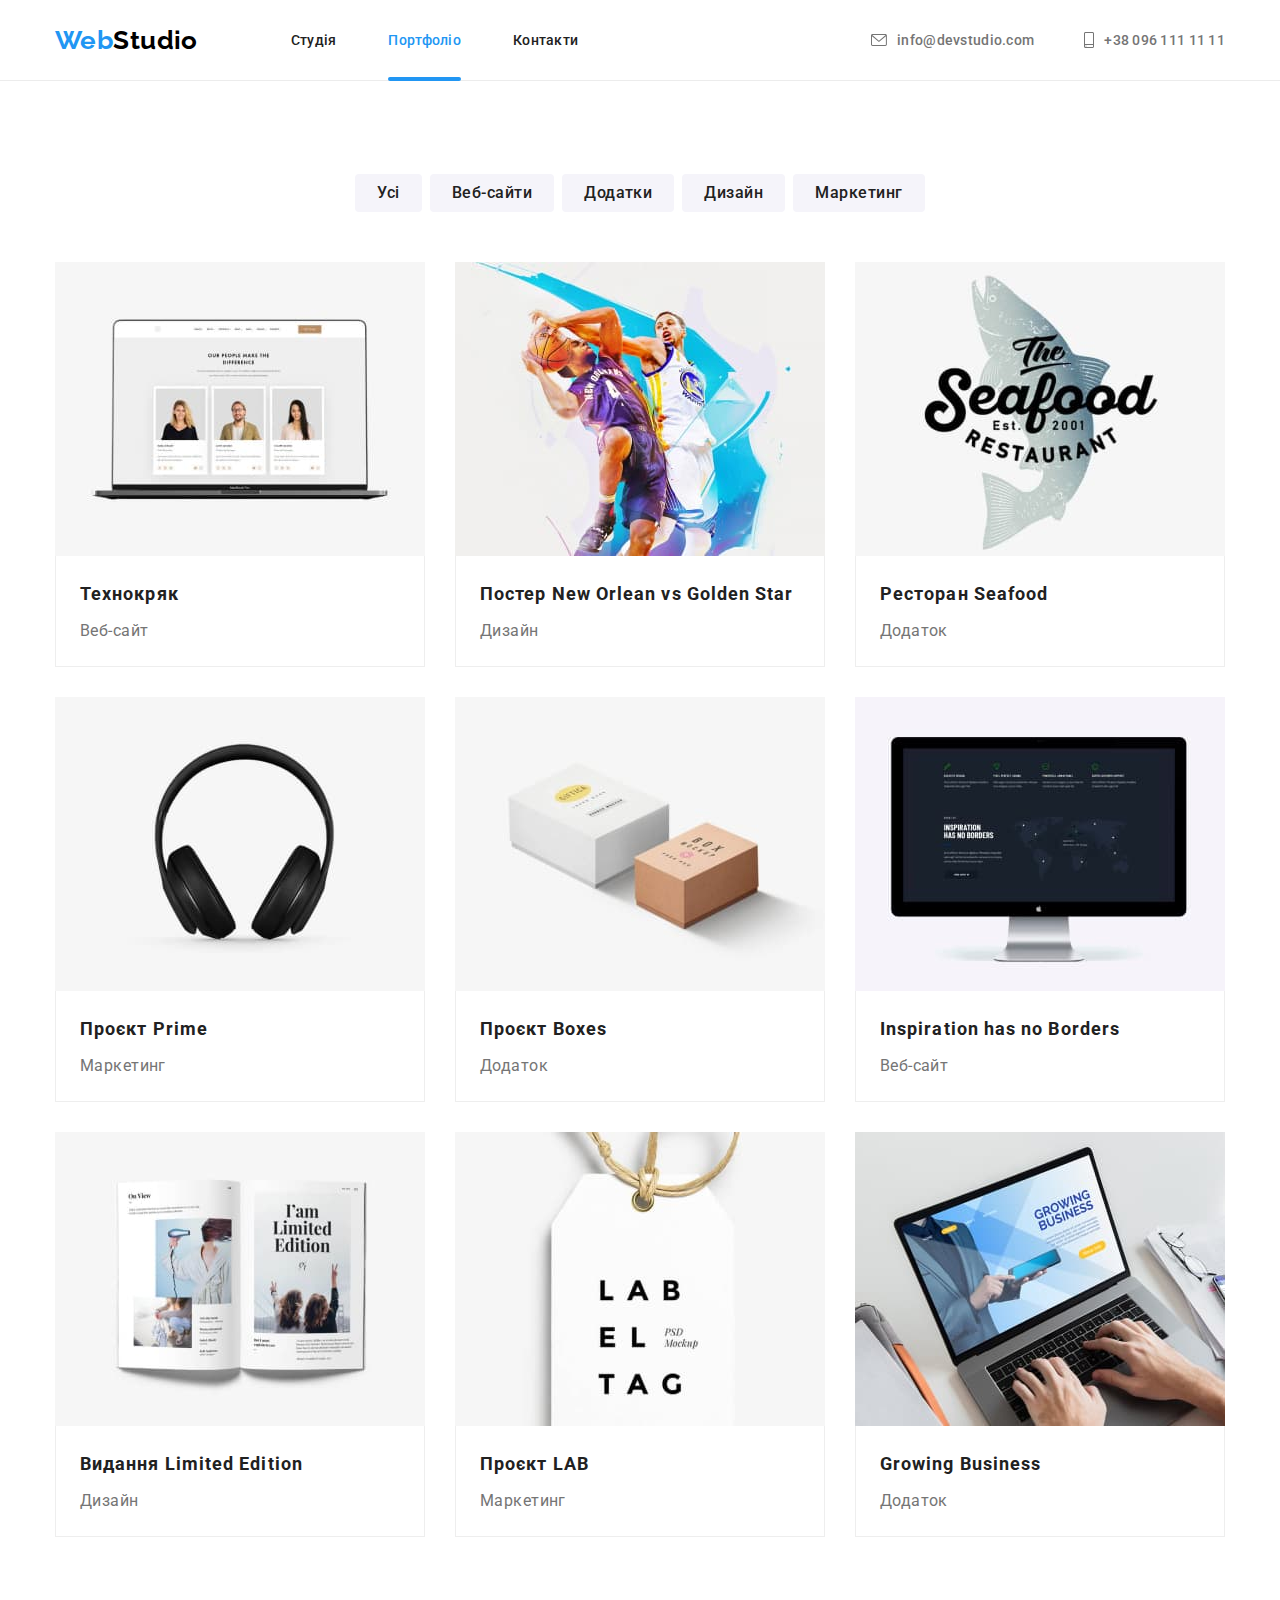
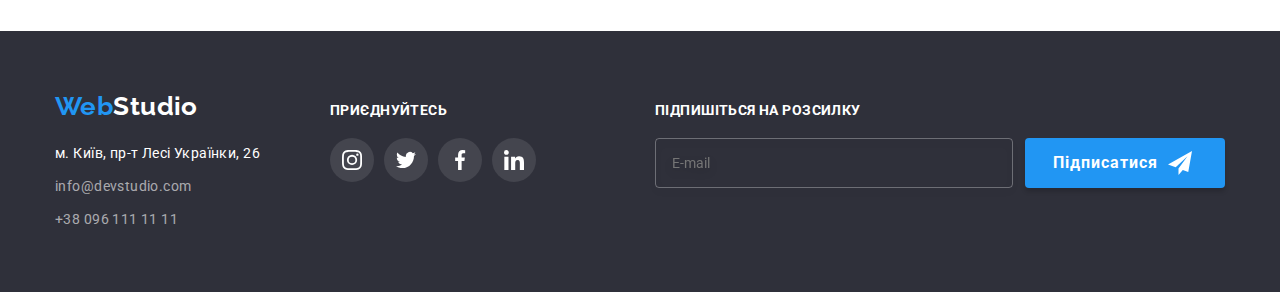
==== commit 8796c72e: "corrections" ====
--- a/portfolio.html
+++ b/portfolio.html
@@ -272,9 +272,7 @@
             <div class="footer-subscribe-form-container">
                 <p class="subscribe-form-label">Підпишіться на розсилку</p>
                 <form class="footer-subscribe-form">
-                    <div class="subscribe-form-field">
-                        <input class="subscribe-form-input" type="email" id="email" name="email" placeholder="E-mail">
-                    </div>
+                    <input class="subscribe-form-input" type="email" name="email" placeholder="E-mail">
                     <button class="subscribe-form-button" type="submit">
                         Підписатися
                         <svg class="subscribe-button-icon">
--- a/css/styles.css
+++ b/css/styles.css
@@ -320,6 +320,9 @@
     width: 18px;
     height: 18px;
     fill: currentColor;
+    transition-property: fill;
+    transition-duration: var(--global-transition-duration);
+    transition-timing-function: var(--global-transition-timing-function);
 }
 
 .modal-close-button {
@@ -397,11 +400,18 @@
     transition-timing-function: var(--global-transition-timing-function);
 }
 
+.textarea-field {
+    margin-bottom: 20px;
+}
+
 .form-textarea {
     resize: none;
     padding: 16px 12px;
     border: 1px solid var(--form-border-color);
     border-radius: 4px;
+    transition-property: border-color;
+    transition-duration: var(--global-transition-duration);
+    transition-timing-function: var(--global-transition-timing-function);
 }
 
 .form-textarea::placeholder {
@@ -954,8 +964,7 @@
 }
 
 .footer-subscribe-form-container {
-    /* width: 570px; */
-    margin-left: 93px;
+    margin-left: auto;
 }
 
 .subscribe-form-label {
@@ -973,10 +982,10 @@
     align-items: baseline;
 }
 
-.subscribe-form-field {
+/* .subscribe-form-field {
     display: flex;
     flex-direction: column;
-}
+} */
 
 .subscribe-form-input {
     width: 358px;
@@ -987,6 +996,14 @@
     filter: drop-shadow(0px 4px 4px rgba(0, 0, 0, 0.15));
     border-radius: 4px;
     background: transparent;
+    transition-property: border-color;
+    transition-duration: var(--global-transition-duration);
+    transition-timing-function: var(--global-transition-timing-function);
+}
+
+.subscribe-form-input:focus {
+    outline: none;
+    border-color: var(--global-white-color);
 }
 
 .subscribe-form-button {
